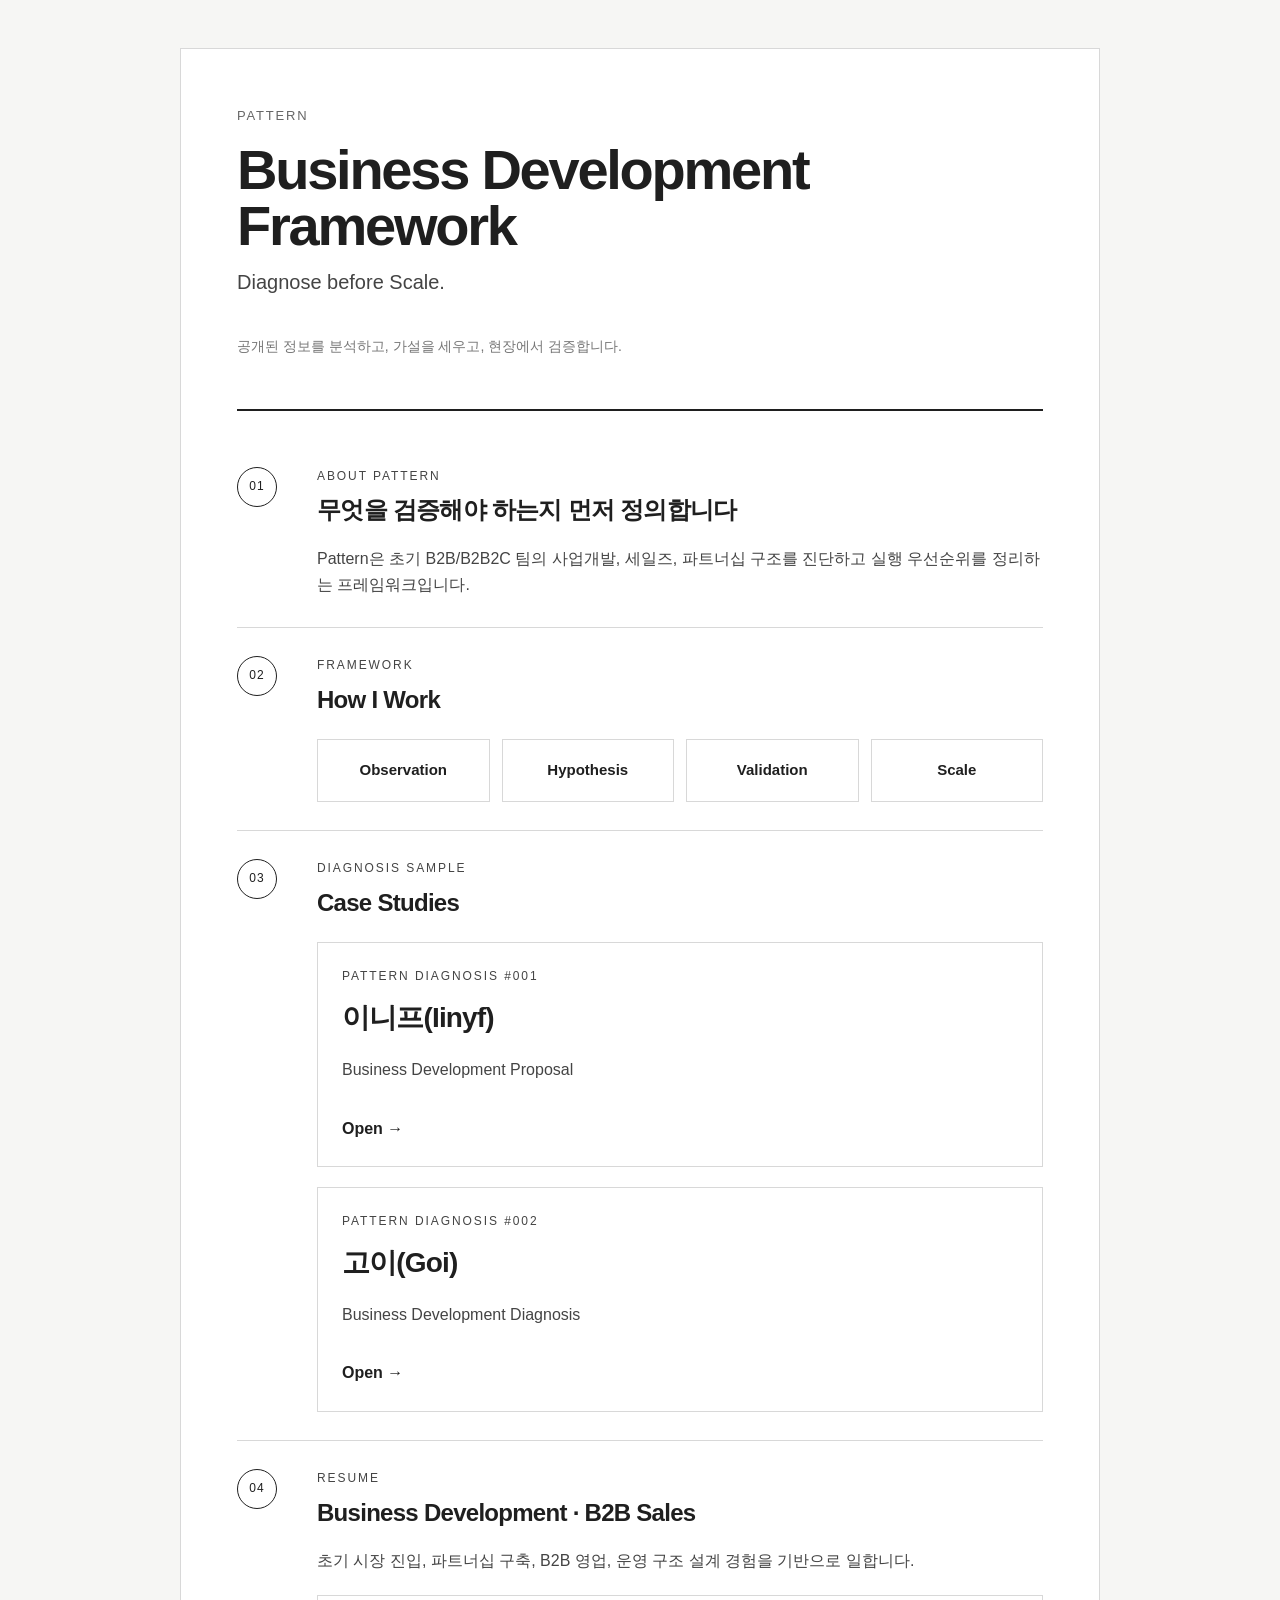
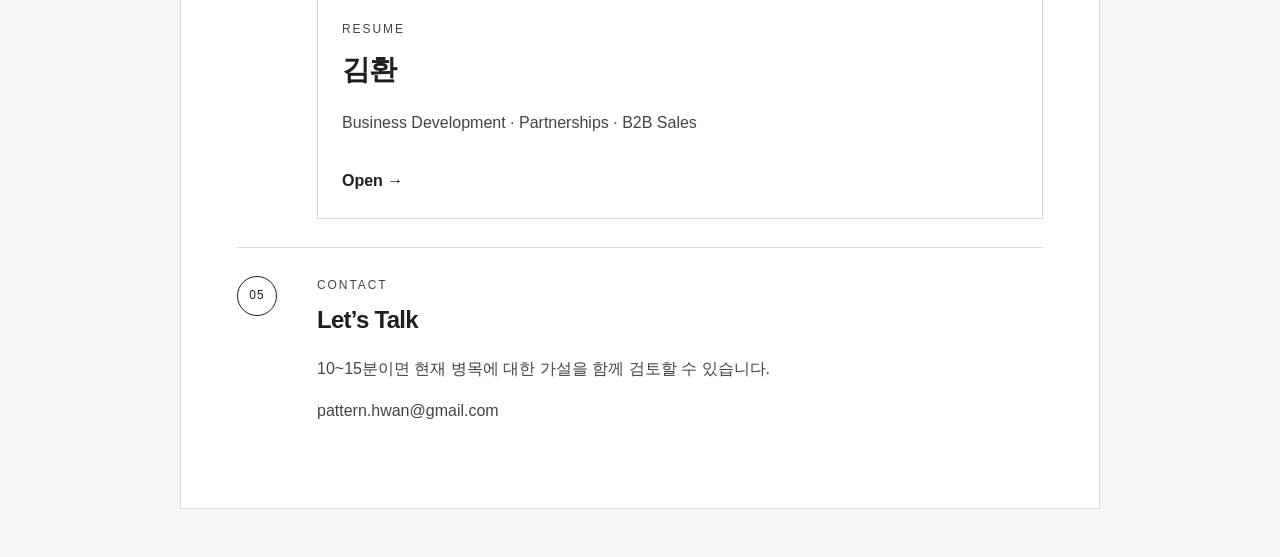
==== index.html @ 39727162 "Update Pattern landing pages" ====
<!DOCTYPE html>
<html lang="ko">
<head>
  <meta charset="UTF-8" />
  <meta name="viewport" content="width=device-width, initial-scale=1.0" />
  <title>Pattern</title>
  <link rel="stylesheet" href="css/style.css" />
</head>

<body>
  <main class="page">
    <header class="hero">
      <p class="eyebrow">PATTERN</p>
      <h1>Business Development Framework</h1>
      <p class="subtitle">Diagnose before Scale.</p>
      <p class="note">
        공개된 정보를 분석하고, 가설을 세우고, 현장에서 검증합니다.
      </p>
    </header>

    <section class="card">
      <div class="section-label">01</div>
      <div class="section-body">
        <p class="section-kicker">About Pattern</p>
        <h2>무엇을 검증해야 하는지 먼저 정의합니다</h2>
        <p>
          Pattern은 초기 B2B/B2B2C 팀의 사업개발, 세일즈, 파트너십 구조를 진단하고
          실행 우선순위를 정리하는 프레임워크입니다.
        </p>
      </div>
    </section>

    <section class="card">
      <div class="section-label">02</div>
      <div class="section-body">
        <p class="section-kicker">Framework</p>
        <h2>How I Work</h2>
        <div class="framework-grid">
          <div>Observation</div>
          <div>Hypothesis</div>
          <div>Validation</div>
          <div>Scale</div>
        </div>
      </div>
    </section>

    <section class="card">
      <div class="section-label">03</div>
      <div class="section-body">
        <p class="section-kicker">Diagnosis Sample</p>
        <h2>Case Studies</h2>

        <a class="sample-card" href="diagnosis/iinyf.html">
          <p class="section-kicker">Pattern Diagnosis #001</p>
          <h3>이니프(Iinyf)</h3>
          <p>Business Development Proposal</p>
          <span>Open →</span>
        </a>

        <a class="sample-card" href="diagnosis/goi.html">
          <p class="section-kicker">Pattern Diagnosis #002</p>
          <h3>고이(Goi)</h3>
          <p>Business Development Diagnosis</p>
          <span>Open →</span>
        </a>
      </div>
    </section>

    <section class="card">
    <div class="section-label">04</div>
    <div class="section-body">
        <p class="section-kicker">Resume</p>
        <h2>Business Development · B2B Sales</h2>
        <p>
        초기 시장 진입, 파트너십 구축, B2B 영업, 운영 구조 설계 경험을 기반으로 일합니다.
        </p>

        <a class="sample-card" href="resume/">
        <p class="section-kicker">Resume</p>
        <h3>김환</h3>
        <p>Business Development · Partnerships · B2B Sales</p>
        <span>Open →</span>
        </a>
    </div>
    </section>

    <section class="card">
      <div class="section-label">05</div>
      <div class="section-body">
        <p class="section-kicker">Contact</p>
        <h2>Let’s Talk</h2>
        <p>
          10~15분이면 현재 병목에 대한 가설을 함께 검토할 수 있습니다.
        </p>
        <p>pattern.hwan@gmail.com</p>
      </div>
    </section>
  </main>
</body>
</html>
---- css/style.css ----
body {
  margin: 0;
  background: #f6f6f4;
  color: #1f1f1f;
  font-family: -apple-system, BlinkMacSystemFont, "Pretendard", "Noto Sans KR", sans-serif;
  line-height: 1.65;
}

.page {
  width: min(920px, calc(100% - 48px));
  margin: 48px auto;
  background: #ffffff;
  border: 1px solid #d8d8d8;
  padding: 56px;
  box-sizing: border-box;
}

.hero {
  padding-bottom: 36px;
  border-bottom: 2px solid #1f1f1f;
  margin-bottom: 28px;
}

.eyebrow {
  font-size: 13px;
  letter-spacing: 0.14em;
  text-transform: uppercase;
  color: #666;
  margin: 0 0 16px;
}

h1 {
  font-size: 56px;
  line-height: 1;
  margin: 0 0 12px;
  letter-spacing: -0.04em;
}

.subtitle {
  font-size: 20px;
  color: #444;
  margin: 0;
}

.note {
  margin-top: 36px;
  font-size: 14px;
  color: #777;
}

.card {
  display: grid;
  grid-template-columns: 56px 1fr;
  gap: 24px;
  padding: 28px 0;
  border-bottom: 1px solid #d8d8d8;
}

.card:last-child {
  border-bottom: none;
}

.section-label {
  width: 38px;
  height: 38px;
  border: 1px solid #1f1f1f;
  border-radius: 999px;
  display: flex;
  align-items: center;
  justify-content: center;
  font-size: 12px;
  letter-spacing: 0.08em;
}

.section-body {
  min-width: 0;
}

.section-kicker {
  margin: 0 0 4px;
  color: #777;
  font-size: 12px;
  letter-spacing: 0.16em;
  text-transform: uppercase;
}

h2 {
  margin: 0 0 10px;
  font-size: 24px;
  letter-spacing: -0.03em;
}

.card p {
  color: #444;
}

.card p:last-child {
  margin-bottom: 0;
}

/* ===========================
   Hypothesis
=========================== */

.hypothesis-card {
  display: block;
  width: 100%;
  padding: 24px 0;
  border-top: 1px solid #ddd;
}

.hypothesis-card:last-child {
  border-bottom: 1px solid #ddd;
}

.hypothesis-title {
  font-size: 13px;
  letter-spacing: 0.15em;
  color: #888;
  margin-bottom: 12px;
  font-weight: 700;
}

.hypothesis-card p {
  margin: 0;
  font-size: 20px;
  line-height: 1.7;
  color: #333;
}

/* ===========================
   Print
=========================== */

/* ===========================
   Main Landing
=========================== */

.framework-grid {
  display: grid;
  grid-template-columns: repeat(4, 1fr);
  gap: 12px;
  margin-top: 20px;
}

.framework-grid div {
  border: 1px solid #d8d8d8;
  padding: 18px;
  font-size: 15px;
  font-weight: 700;
  text-align: center;
}

.sample-card {
  display: block;
  margin-top: 20px;
  padding: 24px;
  border: 1px solid #d8d8d8;
  text-decoration: none;
  color: inherit;
  background: #fff;
}

.sample-card:hover {
  border-color: #1f1f1f;
}

.sample-card h3 {
  margin: 8px 0;
  font-size: 28px;
  letter-spacing: -0.03em;
}

.sample-card span {
  display: inline-block;
  margin-top: 16px;
  font-weight: 700;
}

@media print {
  body {
    background: #ffffff;
  }

  .page {
    width: auto;
    margin: 0;
    border: none;
    padding: 32px;
  }
}
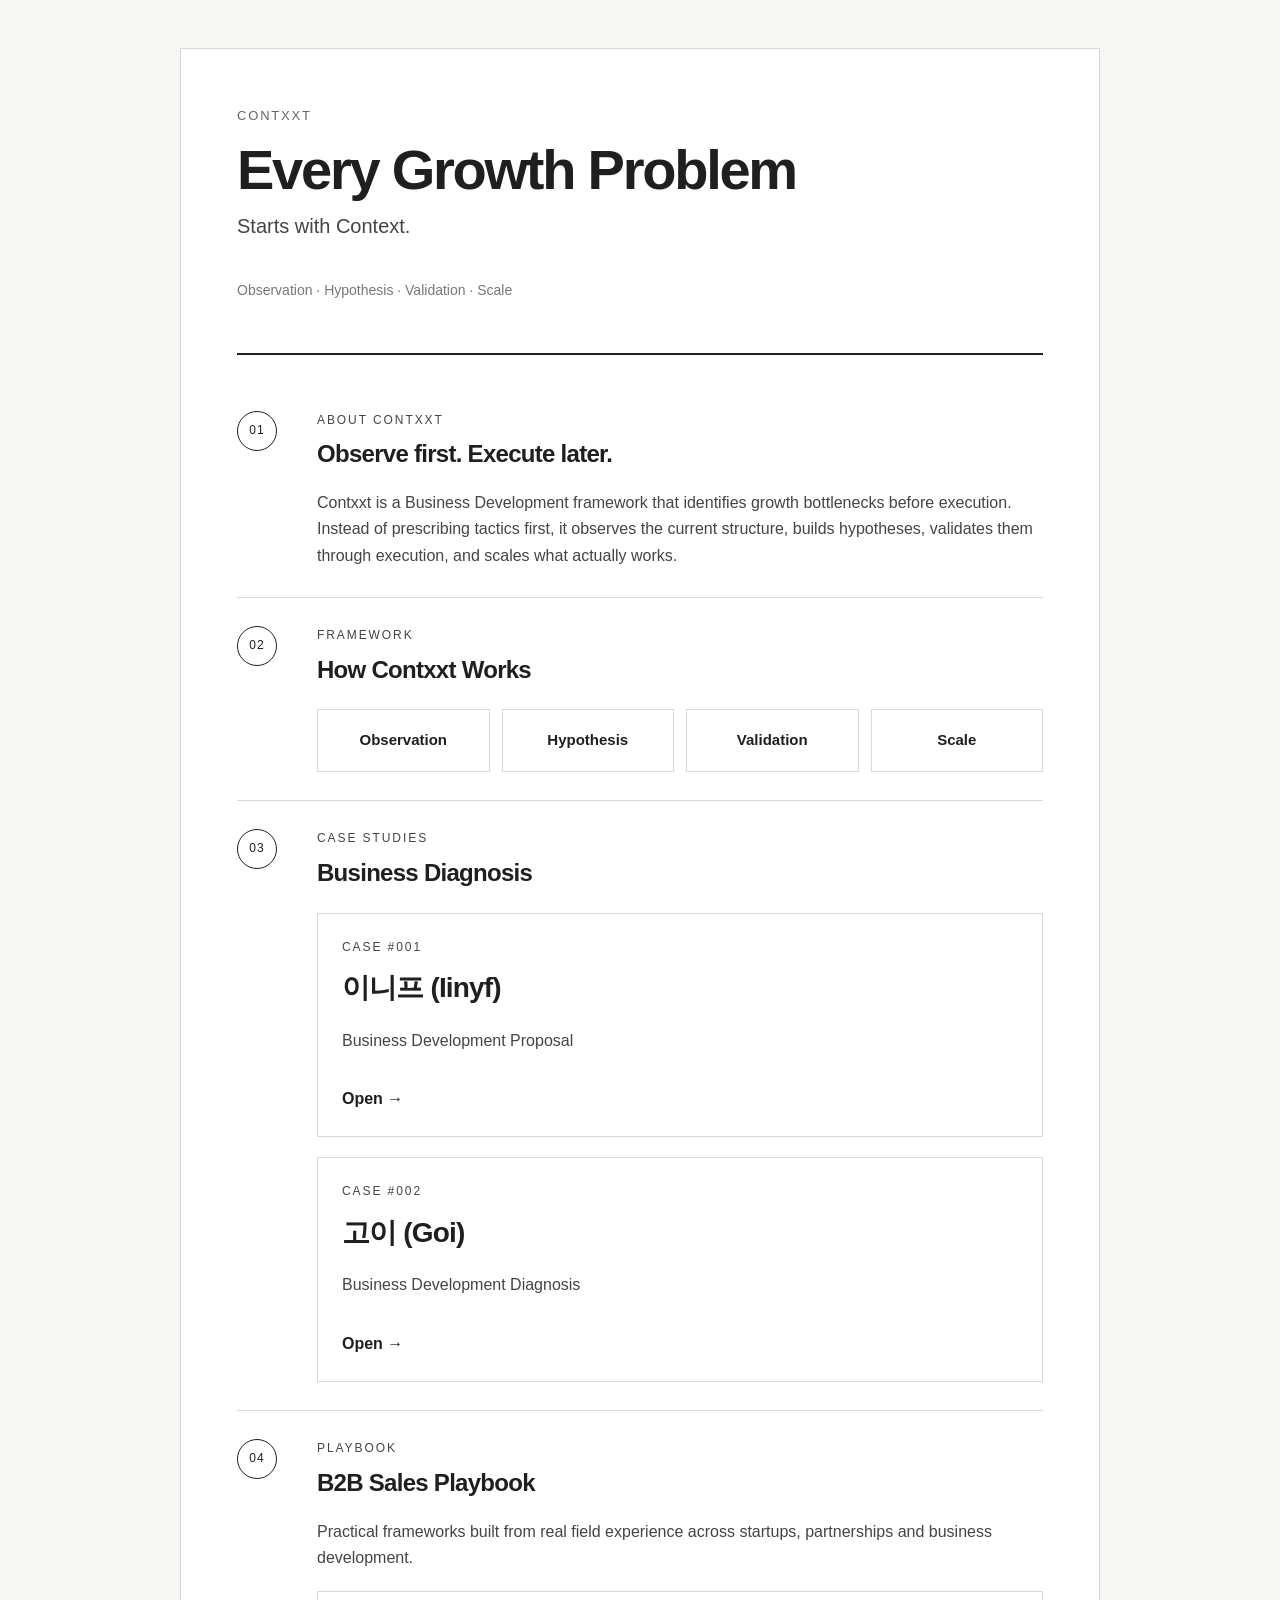
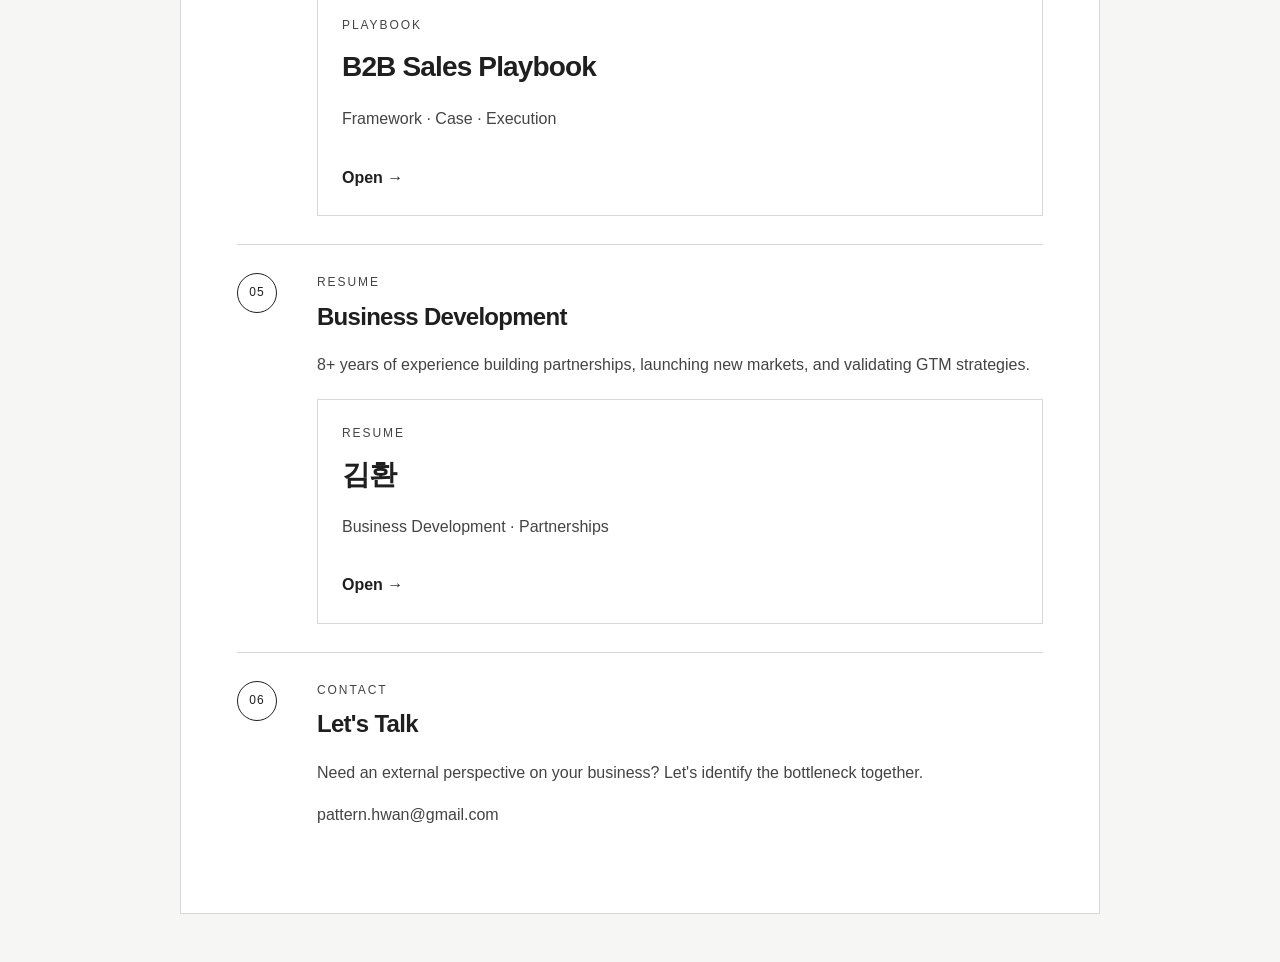
==== commit c79f14f5: "Initialize Contxxt website" ====
--- a/index.html
+++ b/index.html
@@ -1,100 +1,279 @@
 <!DOCTYPE html>
 <html lang="ko">
+
 <head>
-  <meta charset="UTF-8" />
-  <meta name="viewport" content="width=device-width, initial-scale=1.0" />
-  <title>Pattern</title>
-  <link rel="stylesheet" href="css/style.css" />
+    <meta charset="UTF-8" />
+    <meta name="viewport" content="width=device-width, initial-scale=1.0" />
+
+    <title>Contxxt | Every Growth Problem Starts with Context.</title>
+
+    <link rel="stylesheet" href="css/style.css" />
 </head>
 
 <body>
-  <main class="page">
+
+<main class="page">
+
     <header class="hero">
-      <p class="eyebrow">PATTERN</p>
-      <h1>Business Development Framework</h1>
-      <p class="subtitle">Diagnose before Scale.</p>
-      <p class="note">
-        공개된 정보를 분석하고, 가설을 세우고, 현장에서 검증합니다.
-      </p>
+
+        <p class="eyebrow">
+            CONTXXT
+        </p>
+
+        <h1>
+            Every Growth Problem
+        </h1>
+
+        <p class="subtitle">
+            Starts with Context.
+        </p>
+
+        <p class="note">
+            Observation · Hypothesis · Validation · Scale
+        </p>
+
     </header>
 
     <section class="card">
-      <div class="section-label">01</div>
-      <div class="section-body">
-        <p class="section-kicker">About Pattern</p>
-        <h2>무엇을 검증해야 하는지 먼저 정의합니다</h2>
-        <p>
-          Pattern은 초기 B2B/B2B2C 팀의 사업개발, 세일즈, 파트너십 구조를 진단하고
-          실행 우선순위를 정리하는 프레임워크입니다.
-        </p>
-      </div>
-    </section>
-
-    <section class="card">
-      <div class="section-label">02</div>
-      <div class="section-body">
-        <p class="section-kicker">Framework</p>
-        <h2>How I Work</h2>
-        <div class="framework-grid">
-          <div>Observation</div>
-          <div>Hypothesis</div>
-          <div>Validation</div>
-          <div>Scale</div>
-        </div>
-      </div>
-    </section>
-
-    <section class="card">
-      <div class="section-label">03</div>
-      <div class="section-body">
-        <p class="section-kicker">Diagnosis Sample</p>
-        <h2>Case Studies</h2>
-
-        <a class="sample-card" href="diagnosis/iinyf.html">
-          <p class="section-kicker">Pattern Diagnosis #001</p>
-          <h3>이니프(Iinyf)</h3>
-          <p>Business Development Proposal</p>
-          <span>Open →</span>
-        </a>
-
-        <a class="sample-card" href="diagnosis/goi.html">
-          <p class="section-kicker">Pattern Diagnosis #002</p>
-          <h3>고이(Goi)</h3>
-          <p>Business Development Diagnosis</p>
-          <span>Open →</span>
-        </a>
-      </div>
-    </section>
-
-    <section class="card">
-    <div class="section-label">04</div>
-    <div class="section-body">
-        <p class="section-kicker">Resume</p>
-        <h2>Business Development · B2B Sales</h2>
-        <p>
-        초기 시장 진입, 파트너십 구축, B2B 영업, 운영 구조 설계 경험을 기반으로 일합니다.
-        </p>
-
-        <a class="sample-card" href="resume/">
-        <p class="section-kicker">Resume</p>
-        <h3>김환</h3>
-        <p>Business Development · Partnerships · B2B Sales</p>
-        <span>Open →</span>
-        </a>
-    </div>
-    </section>
-
-    <section class="card">
-      <div class="section-label">05</div>
-      <div class="section-body">
-        <p class="section-kicker">Contact</p>
-        <h2>Let’s Talk</h2>
-        <p>
-          10~15분이면 현재 병목에 대한 가설을 함께 검토할 수 있습니다.
-        </p>
-        <p>pattern.hwan@gmail.com</p>
-      </div>
-    </section>
-  </main>
+
+        <div class="section-label">
+            01
+        </div>
+
+        <div class="section-body">
+
+            <p class="section-kicker">
+                About Contxxt
+            </p>
+
+            <h2>
+                Observe first. Execute later.
+            </h2>
+
+            <p>
+                Contxxt is a Business Development framework that identifies growth bottlenecks before execution.
+                Instead of prescribing tactics first, it observes the current structure, builds hypotheses,
+                validates them through execution, and scales what actually works.
+            </p>
+
+        </div>
+
+    </section>
+
+    <section class="card">
+
+        <div class="section-label">
+            02
+        </div>
+
+        <div class="section-body">
+
+            <p class="section-kicker">
+                Framework
+            </p>
+
+            <h2>
+                How Contxxt Works
+            </h2>
+
+            <div class="framework-grid">
+
+                <div>Observation</div>
+
+                <div>Hypothesis</div>
+
+                <div>Validation</div>
+
+                <div>Scale</div>
+
+            </div>
+
+        </div>
+
+    </section>
+
+    <section class="card">
+
+        <div class="section-label">
+            03
+        </div>
+
+        <div class="section-body">
+
+            <p class="section-kicker">
+                Case Studies
+            </p>
+
+            <h2>
+                Business Diagnosis
+            </h2>
+
+            <a class="sample-card" href="diagnosis/iinyf.html">
+
+                <p class="section-kicker">
+                    Case #001
+                </p>
+
+                <h3>
+                    이니프 (Iinyf)
+                </h3>
+
+                <p>
+                    Business Development Proposal
+                </p>
+
+                <span>
+                    Open →
+                </span>
+
+            </a>
+
+            <a class="sample-card" href="diagnosis/goi.html">
+
+                <p class="section-kicker">
+                    Case #002
+                </p>
+
+                <h3>
+                    고이 (Goi)
+                </h3>
+
+                <p>
+                    Business Development Diagnosis
+                </p>
+
+                <span>
+                    Open →
+                </span>
+
+            </a>
+
+        </div>
+
+    </section>
+
+    <section class="card">
+
+        <div class="section-label">
+            04
+        </div>
+
+        <div class="section-body">
+
+            <p class="section-kicker">
+                Playbook
+            </p>
+
+            <h2>
+                B2B Sales Playbook
+            </h2>
+
+            <p>
+                Practical frameworks built from real field experience across startups,
+                partnerships and business development.
+            </p>
+
+            <a class="sample-card" href="playbook/">
+
+                <p class="section-kicker">
+                    Playbook
+                </p>
+
+                <h3>
+                    B2B Sales Playbook
+                </h3>
+
+                <p>
+                    Framework · Case · Execution
+                </p>
+
+                <span>
+                    Open →
+                </span>
+
+            </a>
+
+        </div>
+
+    </section>
+
+    <section class="card">
+
+        <div class="section-label">
+            05
+        </div>
+
+        <div class="section-body">
+
+            <p class="section-kicker">
+                Resume
+            </p>
+
+            <h2>
+                Business Development
+            </h2>
+
+            <p>
+                8+ years of experience building partnerships,
+                launching new markets,
+                and validating GTM strategies.
+            </p>
+
+            <a class="sample-card" href="resume/">
+
+                <p class="section-kicker">
+                    Resume
+                </p>
+
+                <h3>
+                    김환
+                </h3>
+
+                <p>
+                    Business Development · Partnerships
+                </p>
+
+                <span>
+                    Open →
+                </span>
+
+            </a>
+
+        </div>
+
+    </section>
+
+    <section class="card">
+
+        <div class="section-label">
+            06
+        </div>
+
+        <div class="section-body">
+
+            <p class="section-kicker">
+                Contact
+            </p>
+
+            <h2>
+                Let's Talk
+            </h2>
+
+            <p>
+                Need an external perspective on your business?
+                Let's identify the bottleneck together.
+            </p>
+
+            <p>
+                pattern.hwan@gmail.com
+            </p>
+
+        </div>
+
+    </section>
+
+</main>
+
 </body>
+
 </html>
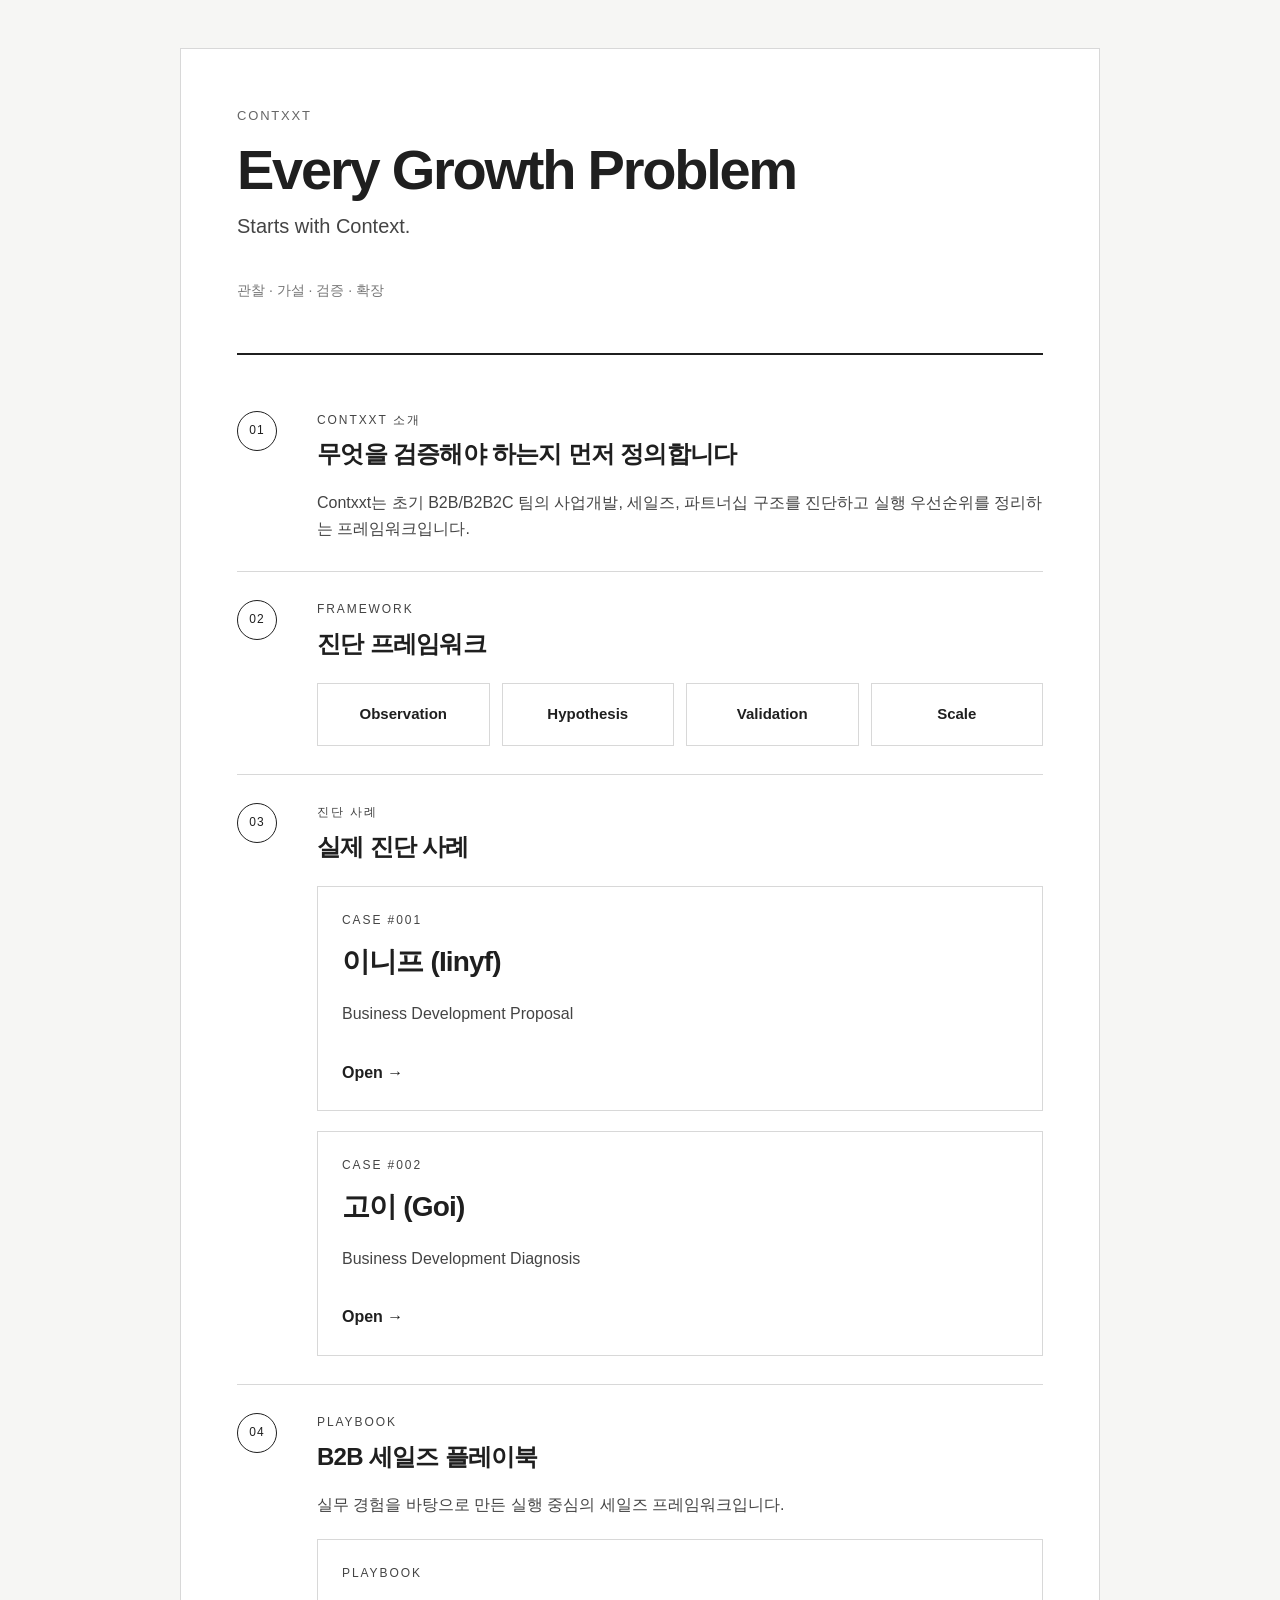
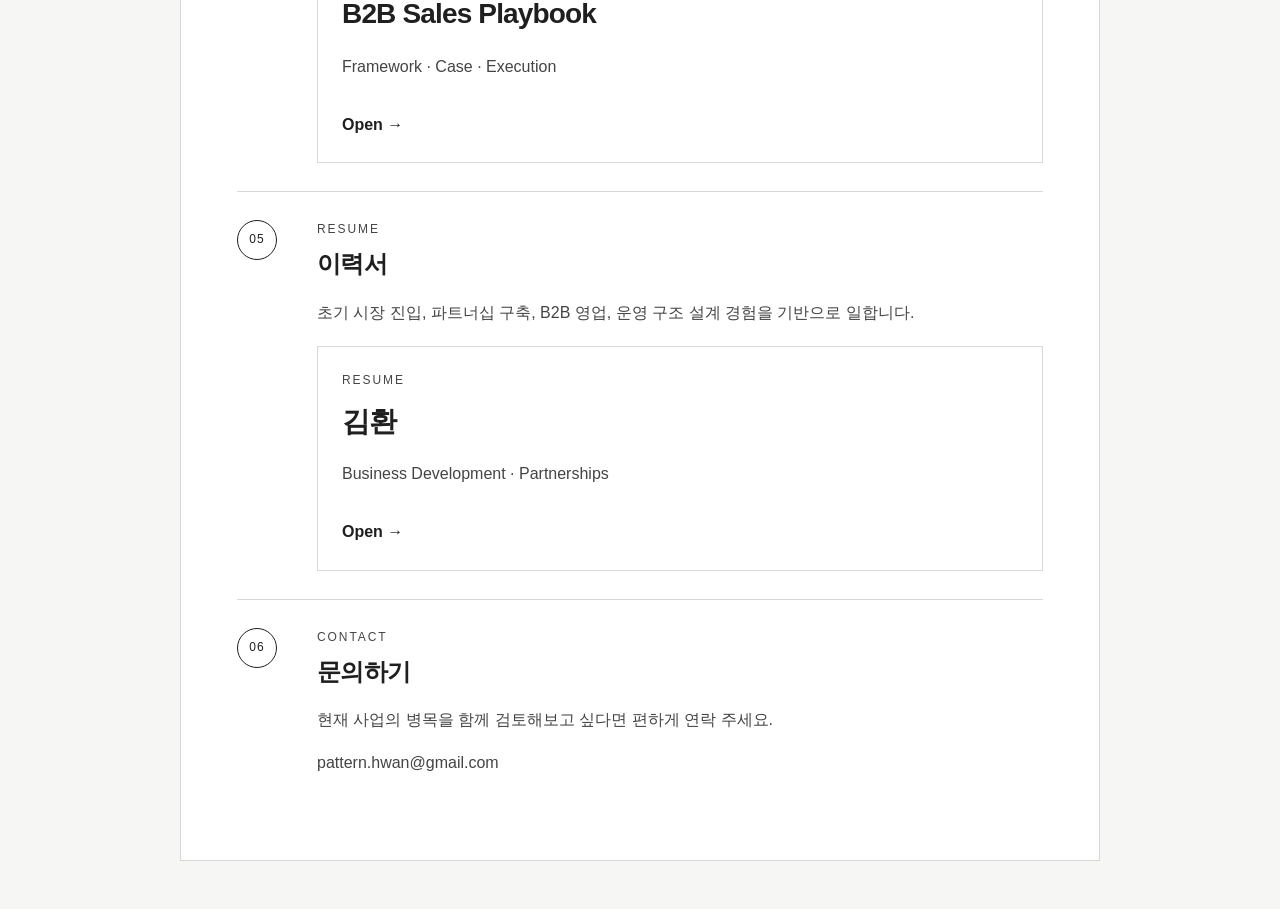
==== commit 7a754088: "Refine landing copy" ====
--- a/index.html
+++ b/index.html
@@ -29,7 +29,7 @@
         </p>
 
         <p class="note">
-            Observation · Hypothesis · Validation · Scale
+            관찰 · 가설 · 검증 · 확장
         </p>
 
     </header>
@@ -43,17 +43,15 @@
         <div class="section-body">
 
             <p class="section-kicker">
-                About Contxxt
-            </p>
-
-            <h2>
-                Observe first. Execute later.
-            </h2>
-
-            <p>
-                Contxxt is a Business Development framework that identifies growth bottlenecks before execution.
-                Instead of prescribing tactics first, it observes the current structure, builds hypotheses,
-                validates them through execution, and scales what actually works.
+                Contxxt 소개
+            </p>
+
+            <h2>
+                무엇을 검증해야 하는지 먼저 정의합니다
+            </h2>
+
+            <p>
+                Contxxt는 초기 B2B/B2B2C 팀의 사업개발, 세일즈, 파트너십 구조를 진단하고 실행 우선순위를 정리하는 프레임워크입니다.
             </p>
 
         </div>
@@ -73,7 +71,7 @@
             </p>
 
             <h2>
-                How Contxxt Works
+                진단 프레임워크
             </h2>
 
             <div class="framework-grid">
@@ -101,11 +99,11 @@
         <div class="section-body">
 
             <p class="section-kicker">
-                Case Studies
-            </p>
-
-            <h2>
-                Business Diagnosis
+                진단 사례
+            </p>
+
+            <h2>
+                실제 진단 사례
             </h2>
 
             <a class="sample-card" href="diagnosis/iinyf.html">
@@ -165,12 +163,11 @@
             </p>
 
             <h2>
-                B2B Sales Playbook
-            </h2>
-
-            <p>
-                Practical frameworks built from real field experience across startups,
-                partnerships and business development.
+                B2B 세일즈 플레이북
+            </h2>
+
+            <p>
+                실무 경험을 바탕으로 만든 실행 중심의 세일즈 프레임워크입니다.
             </p>
 
             <a class="sample-card" href="playbook/">
@@ -210,13 +207,11 @@
             </p>
 
             <h2>
-                Business Development
-            </h2>
-
-            <p>
-                8+ years of experience building partnerships,
-                launching new markets,
-                and validating GTM strategies.
+                이력서
+            </h2>
+
+            <p>
+                초기 시장 진입, 파트너십 구축, B2B 영업, 운영 구조 설계 경험을 기반으로 일합니다.
             </p>
 
             <a class="sample-card" href="resume/">
@@ -256,12 +251,11 @@
             </p>
 
             <h2>
-                Let's Talk
-            </h2>
-
-            <p>
-                Need an external perspective on your business?
-                Let's identify the bottleneck together.
+                문의하기
+            </h2>
+
+            <p>
+                현재 사업의 병목을 함께 검토해보고 싶다면 편하게 연락 주세요.
             </p>
 
             <p>
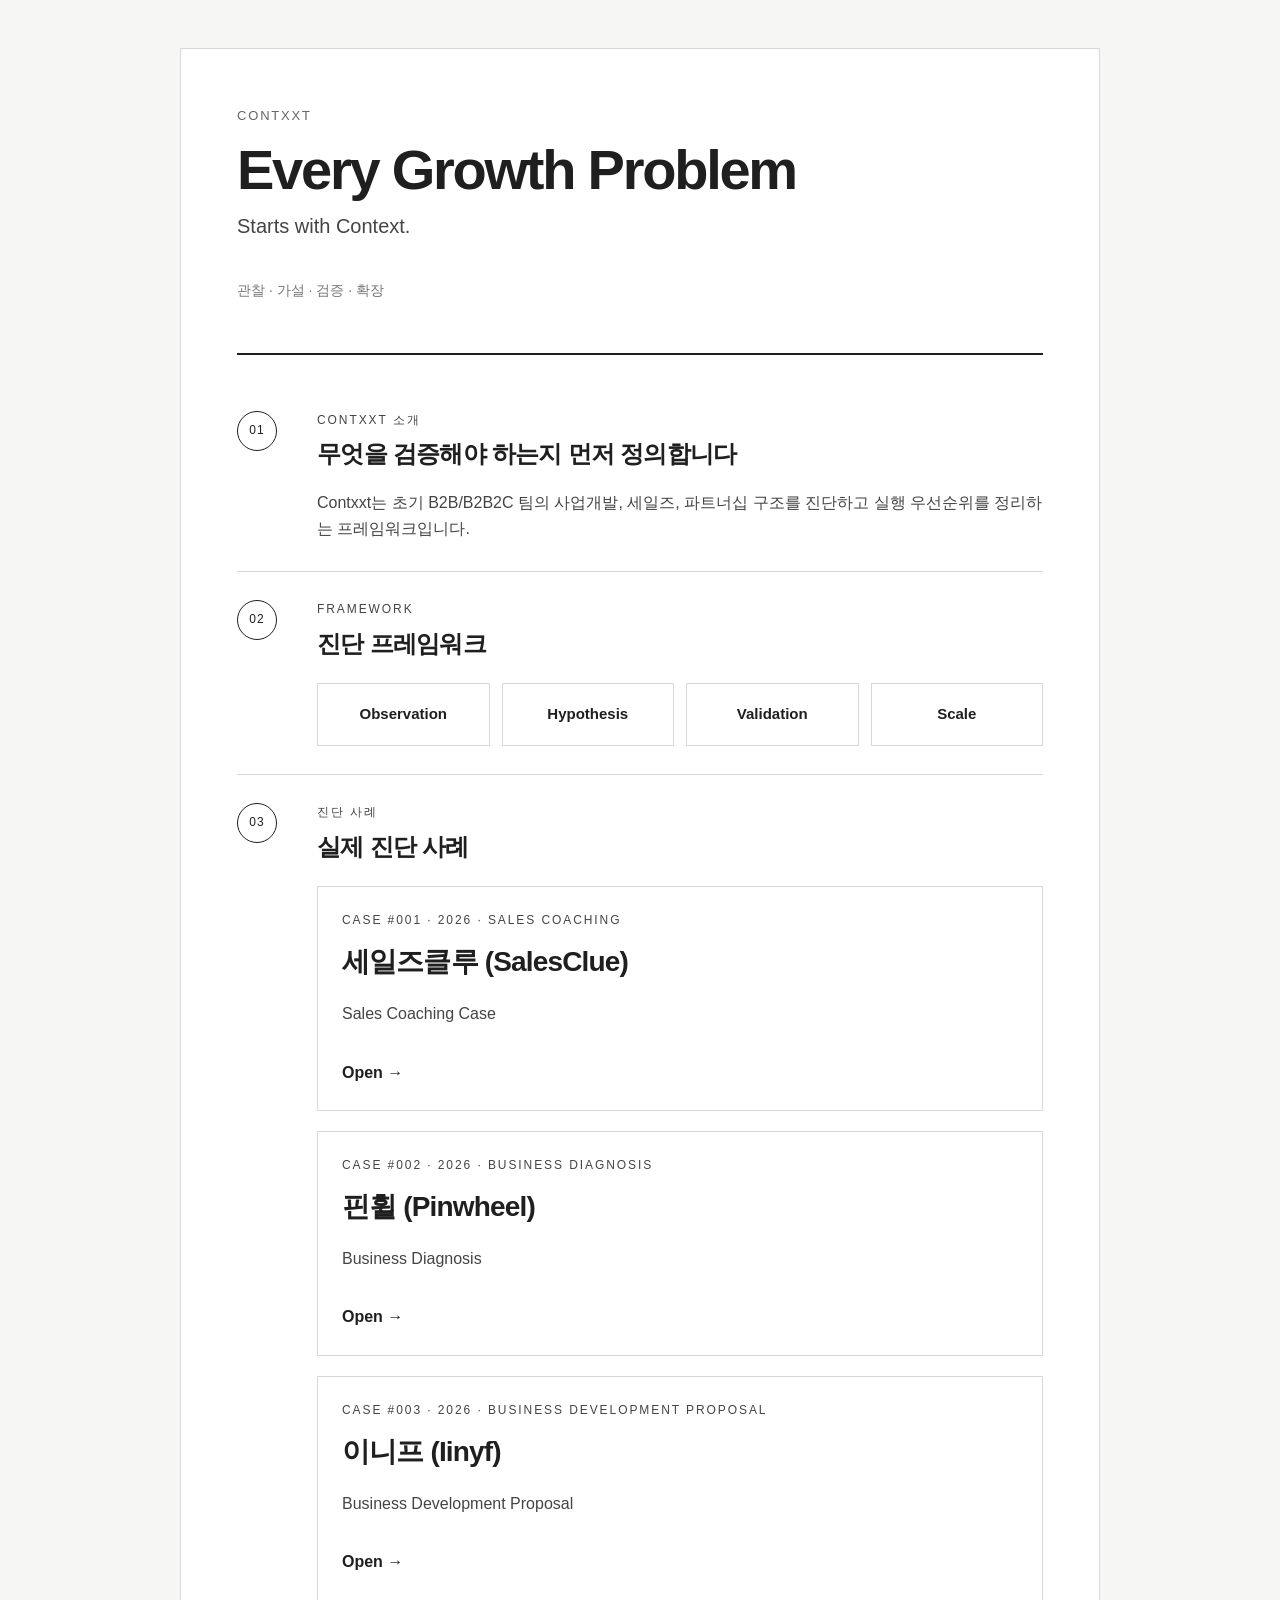
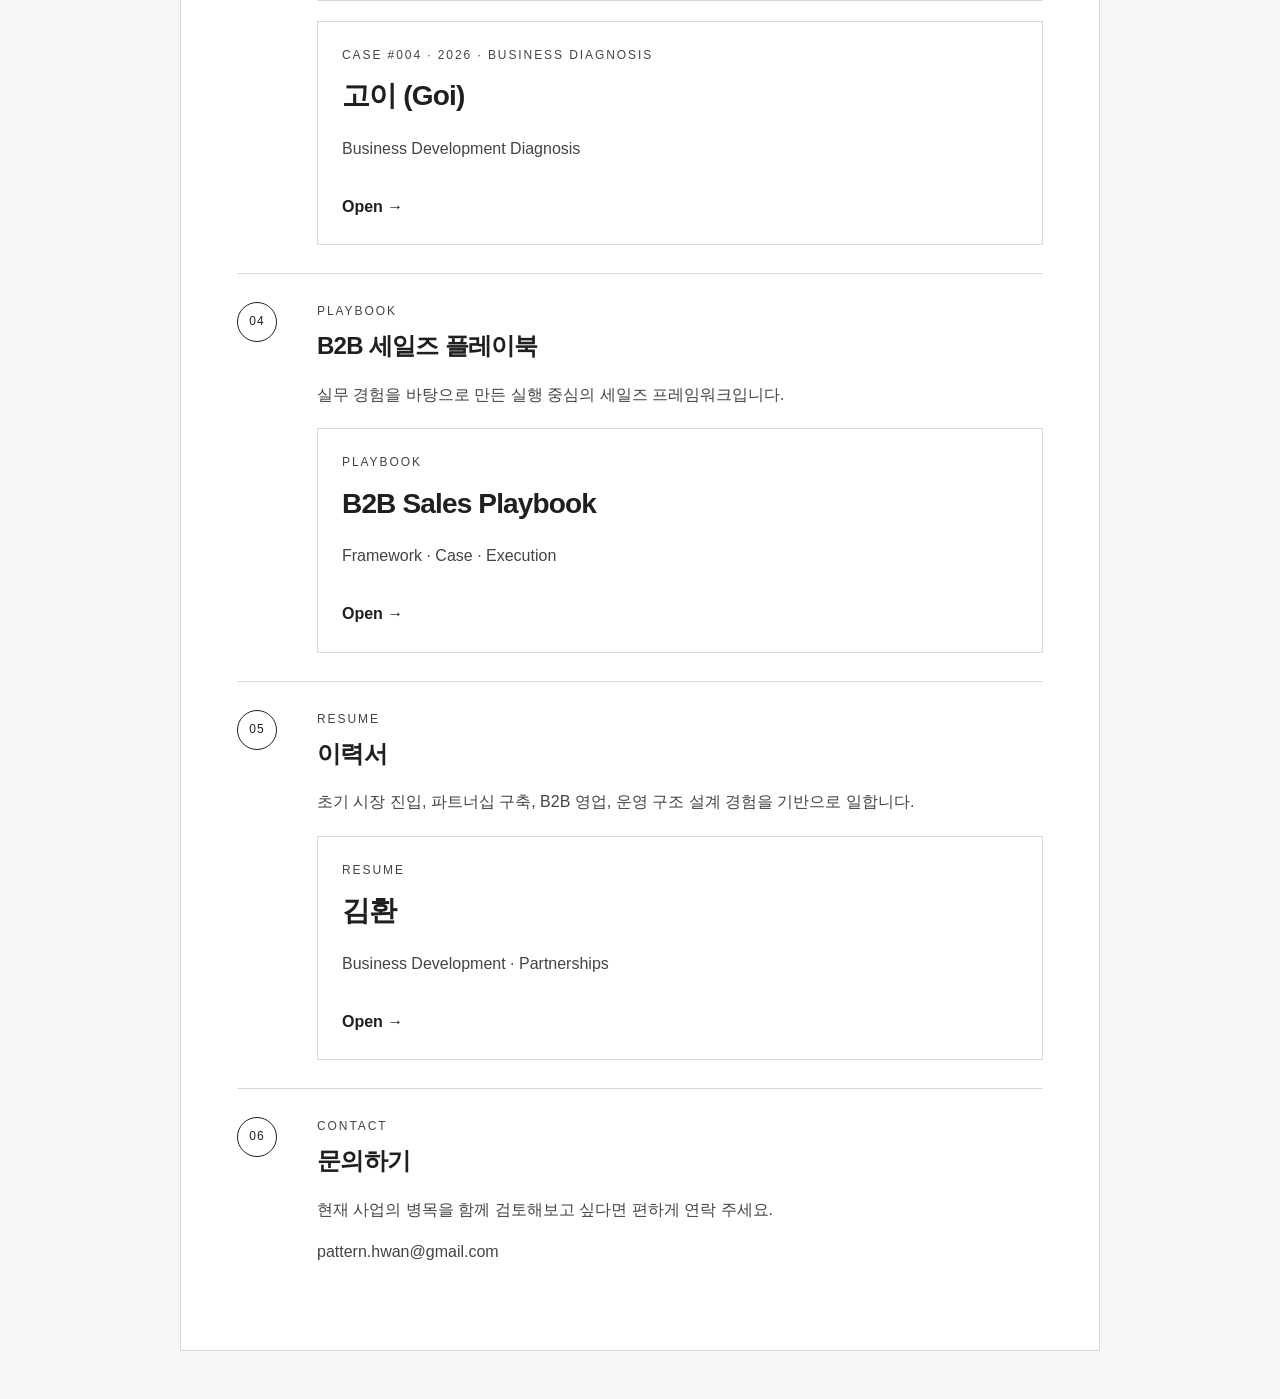
==== commit ca479781: "프로젝트 구조 변경 및 사례 구조 정리" ====
--- a/index.html
+++ b/index.html
@@ -106,44 +106,56 @@
                 실제 진단 사례
             </h2>
 
-            <a class="sample-card" href="diagnosis/iinyf.html">
-
-                <p class="section-kicker">
-                    Case #001
-                </p>
-
+            <a class="sample-card" href="cases/2026/001_salesclue.html">
+                <p class="section-kicker">
+                    Case #001 · 2026 · Sales Coaching
+                </p>
+                <h3>
+                    세일즈클루 (SalesClue)
+                </h3>
+                <p>
+                    Sales Coaching Case
+                </p>
+                <span>
+                    Open →
+                </span>
+            </a>
+
+            <a class="sample-card" href="cases/2026/002_pinwheel.html">
+                <p class="section-kicker">Case #002 · 2026 · Business Diagnosis</p>
+                <h3>핀휠 (Pinwheel)</h3>
+                <p>Business Diagnosis</p>
+                <span>Open →</span>
+            </a>
+
+            <a class="sample-card" href="cases/2026/003_iinyf.html">
+                <p class="section-kicker">
+                    Case #003 · 2026 · Business Development Proposal
+                </p>
                 <h3>
                     이니프 (Iinyf)
                 </h3>
-
                 <p>
                     Business Development Proposal
                 </p>
-
-                <span>
-                    Open →
-                </span>
-
-            </a>
-
-            <a class="sample-card" href="diagnosis/goi.html">
-
-                <p class="section-kicker">
-                    Case #002
-                </p>
-
+                <span>
+                    Open →
+                </span>
+            </a>
+
+            <a class="sample-card" href="cases/2026/004_goi.html">
+                <p class="section-kicker">
+                    Case #004 · 2026 · Business Diagnosis
+                </p>
                 <h3>
                     고이 (Goi)
                 </h3>
-
                 <p>
                     Business Development Diagnosis
                 </p>
-
-                <span>
-                    Open →
-                </span>
-
+                <span>
+                    Open →
+                </span>
             </a>
 
         </div>
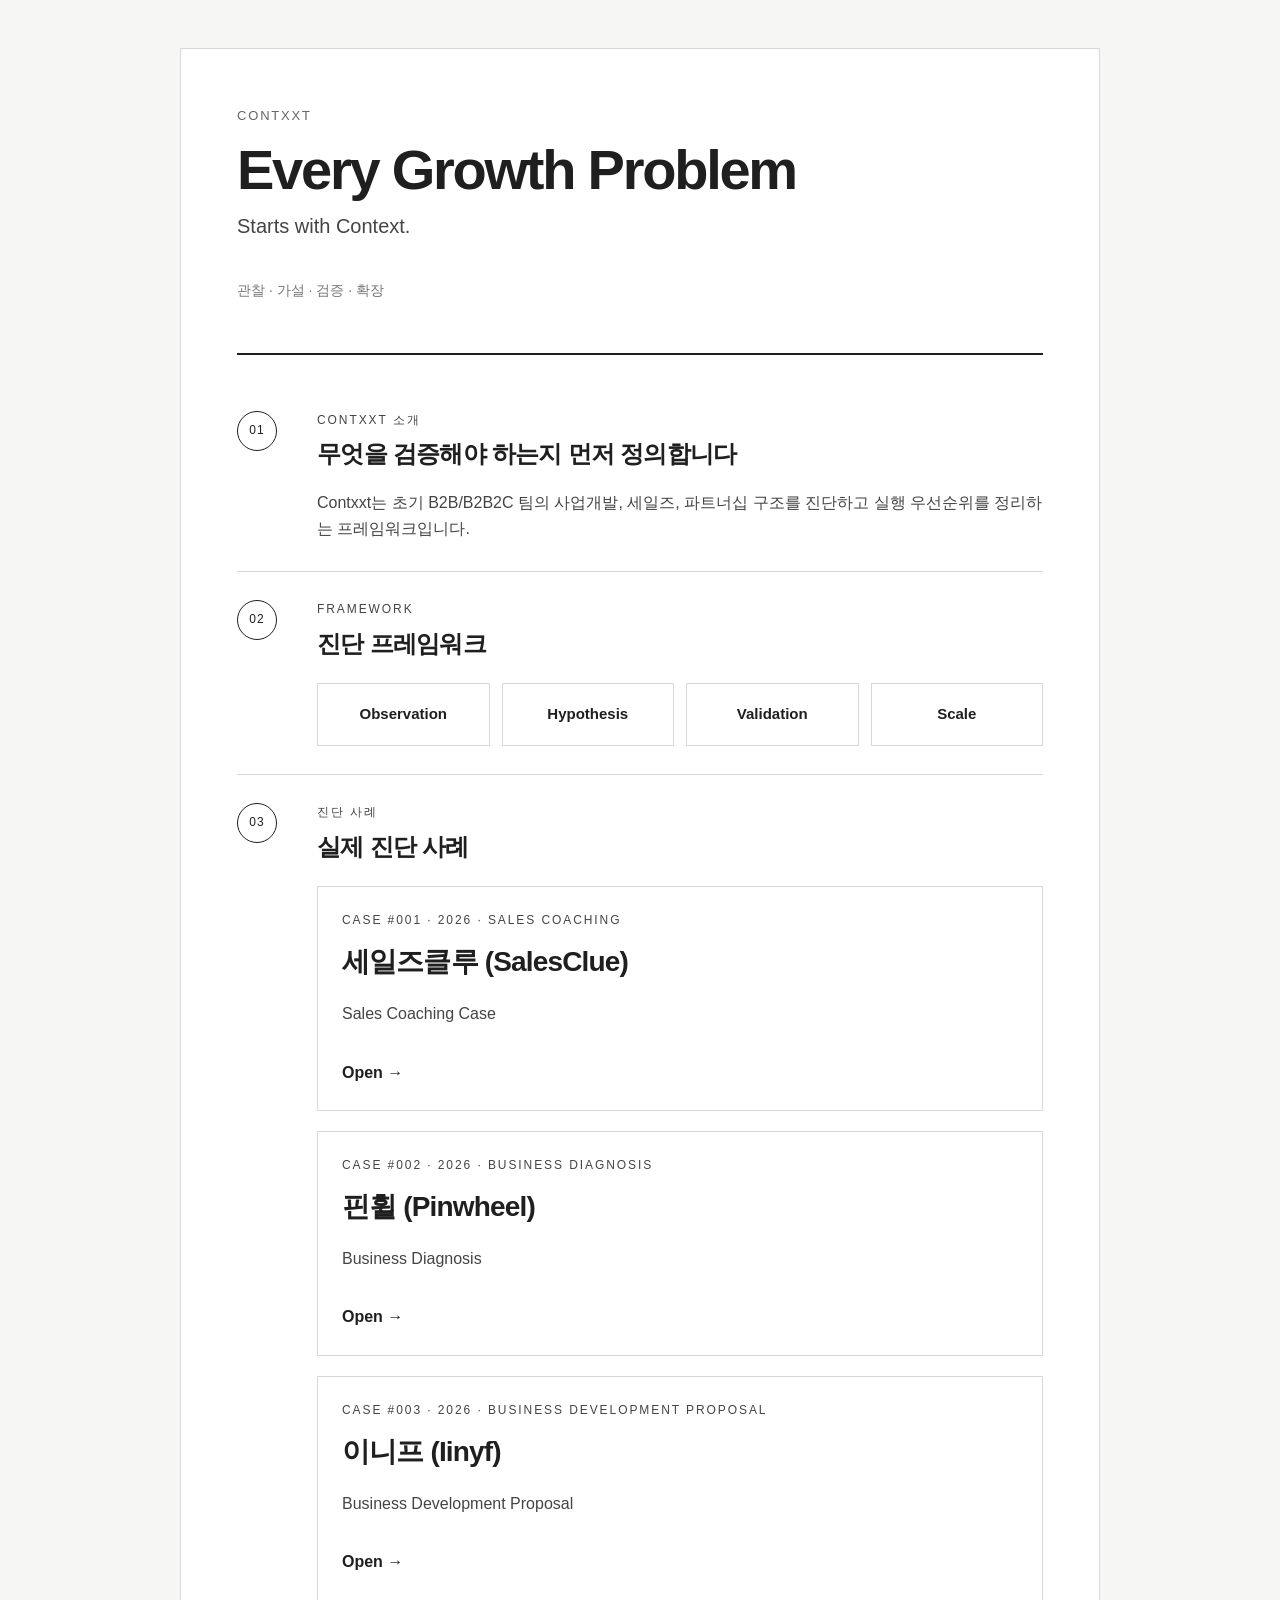
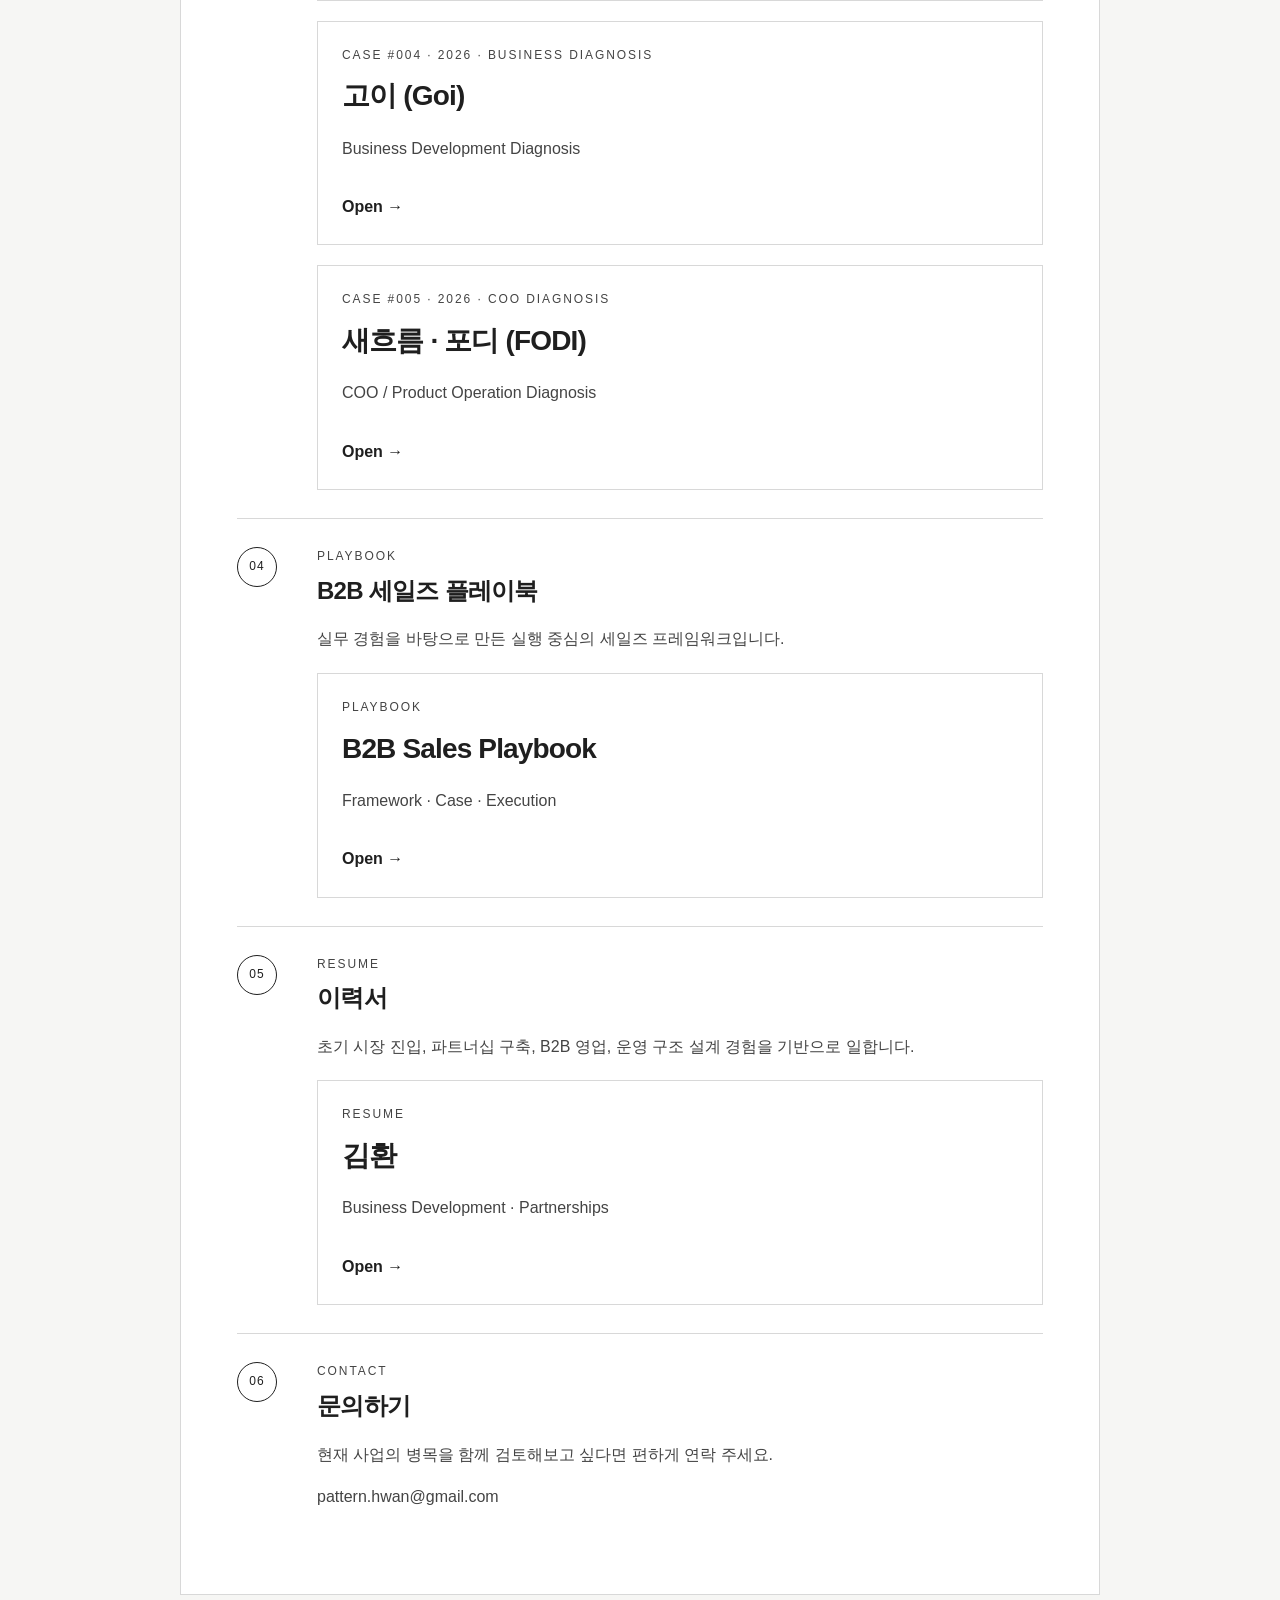
==== commit 0f51adad: "포디 추가_index" ====
--- a/index.html
+++ b/index.html
@@ -157,6 +157,20 @@
                     Open →
                 </span>
             </a>
+            <a class="sample-card" href="cases/2026/005_FODI.html">
+                <p class="section-kicker">
+                    Case #005 · 2026 · COO Diagnosis
+                </p>
+                <h3>
+                    새흐름 · 포디 (FODI)
+                </h3>
+                <p>
+                    COO / Product Operation Diagnosis
+                </p>
+                <span>
+                    Open →
+                </span>
+            </a>
 
         </div>
 
--- a/css/style.css
+++ b/css/style.css
@@ -129,10 +129,6 @@
 }
 
 /* ===========================
-   Print
-=========================== */
-
-/* ===========================
    Main Landing
 =========================== */
 
@@ -177,6 +173,25 @@
   font-weight: 700;
 }
 
+/* ===========================
+   Resume
+=========================== */
+
+.profile-lead {
+  font-size: 18px;
+  line-height: 1.8;
+  color: #222;
+  margin-bottom: 18px;
+}
+
+.core-skills {
+  margin: 14px 0 18px;
+  font-size: 14px;
+  line-height: 1.7;
+  color: #555;
+  letter-spacing: -0.01em;
+}
+
 @media print {
   body {
     background: #ffffff;
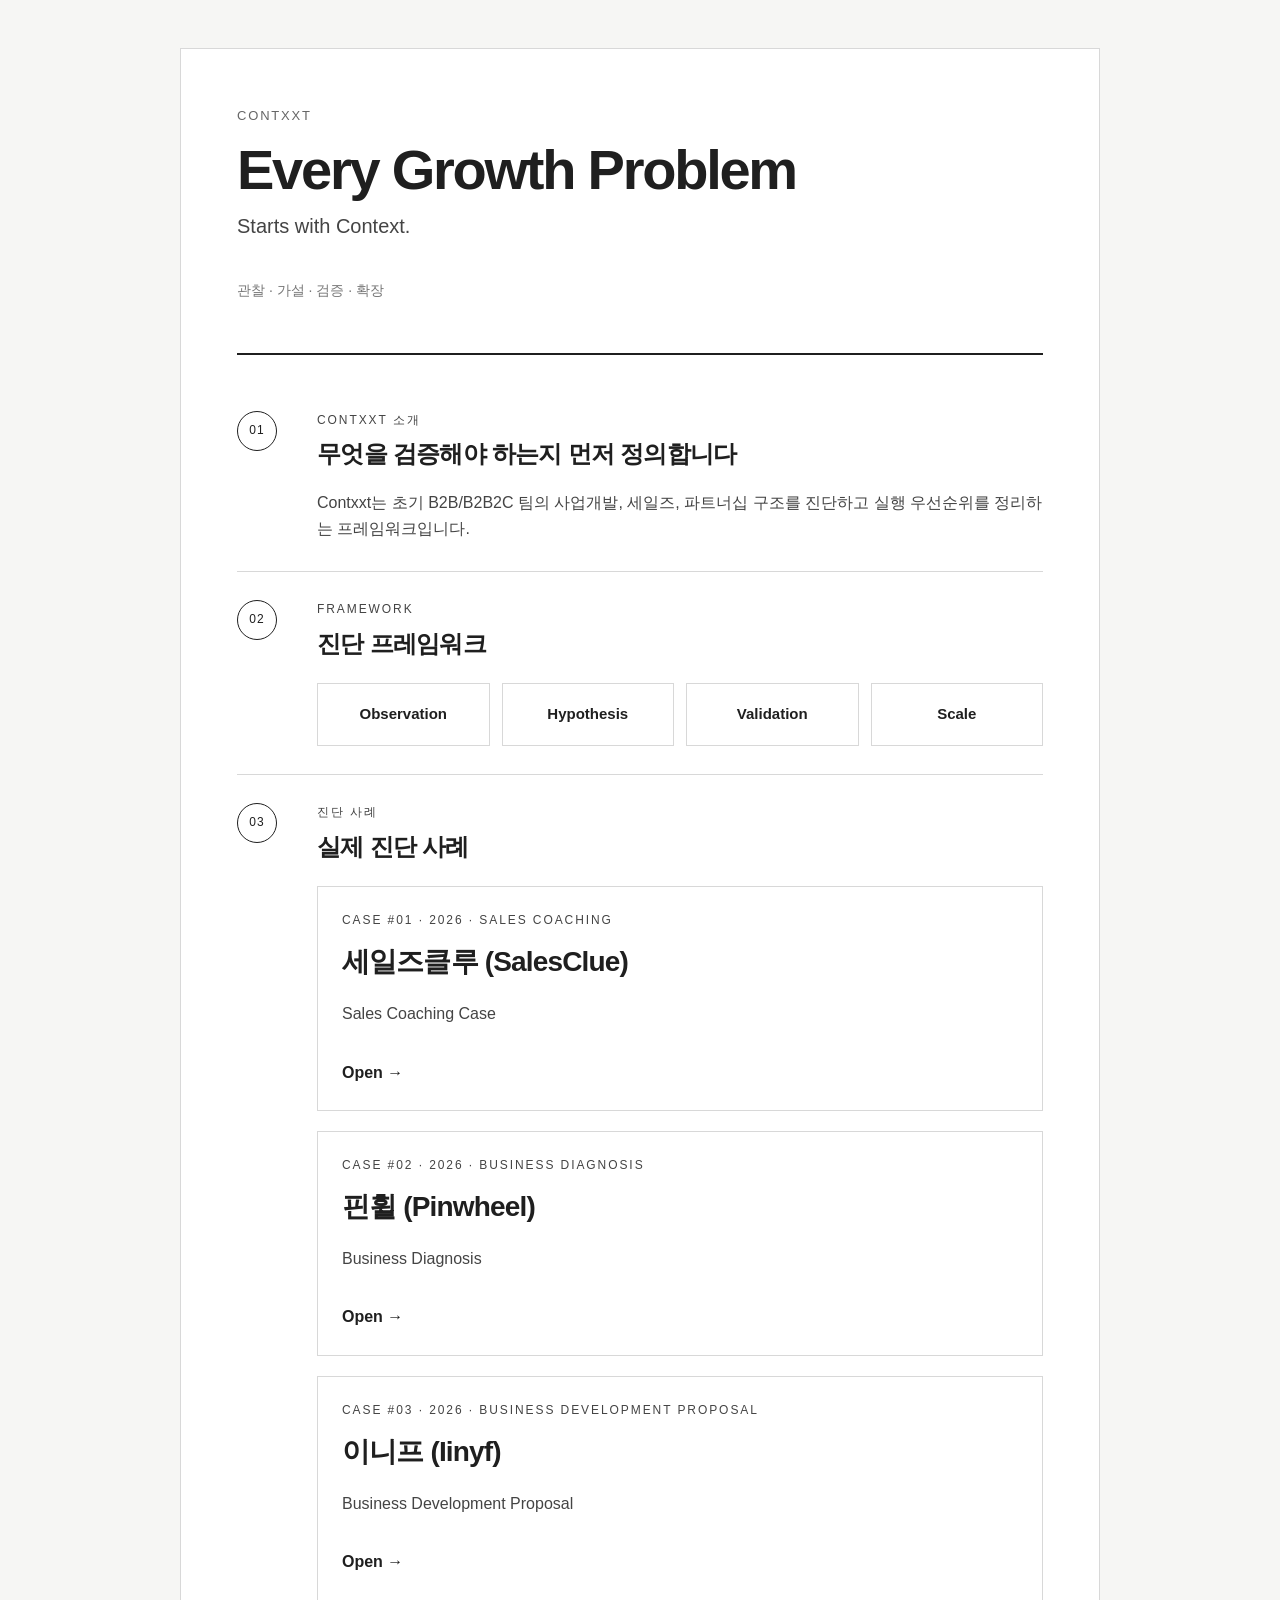
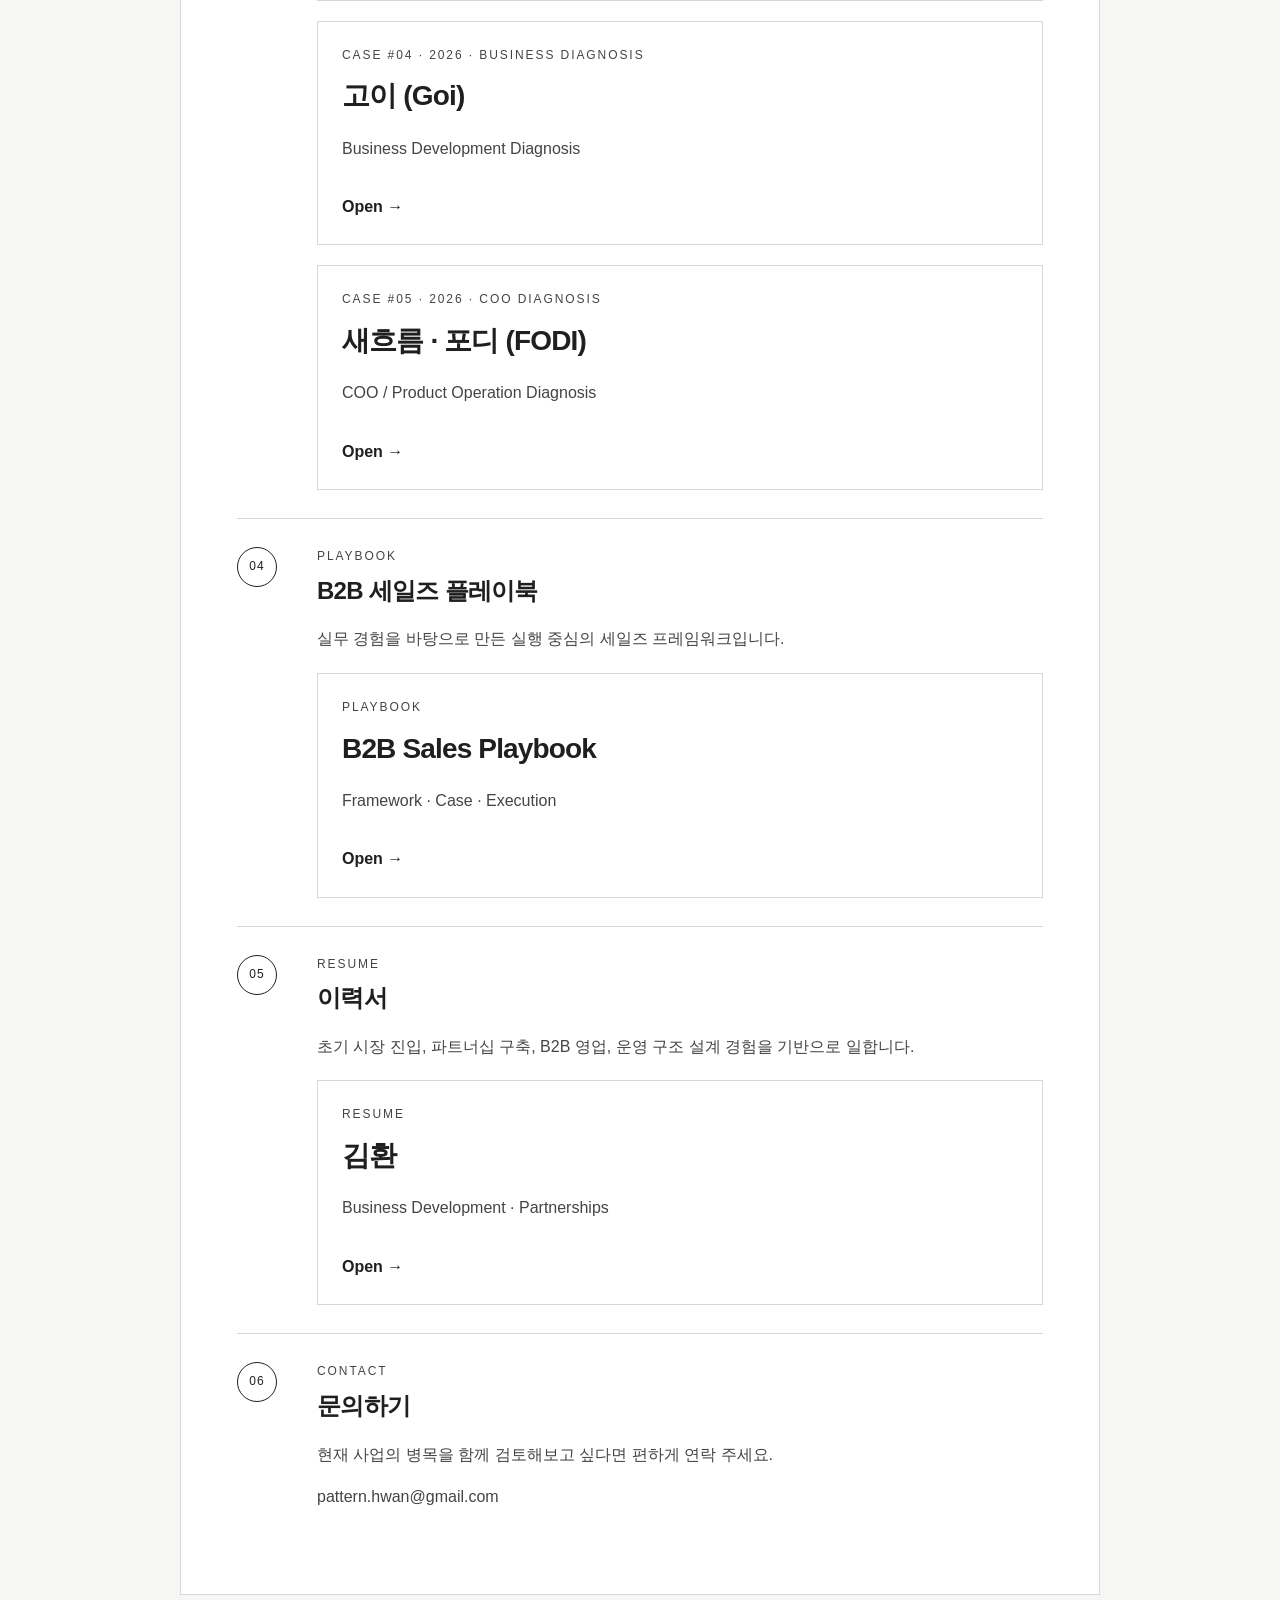
==== commit 5c9fc5f3: "번호 001에서 01로 수정" ====
--- a/index.html
+++ b/index.html
@@ -108,7 +108,7 @@
 
             <a class="sample-card" href="cases/2026/001_salesclue.html">
                 <p class="section-kicker">
-                    Case #001 · 2026 · Sales Coaching
+                    Case #01 · 2026 · Sales Coaching
                 </p>
                 <h3>
                     세일즈클루 (SalesClue)
@@ -122,7 +122,7 @@
             </a>
 
             <a class="sample-card" href="cases/2026/002_pinwheel.html">
-                <p class="section-kicker">Case #002 · 2026 · Business Diagnosis</p>
+                <p class="section-kicker">Case #02 · 2026 · Business Diagnosis</p>
                 <h3>핀휠 (Pinwheel)</h3>
                 <p>Business Diagnosis</p>
                 <span>Open →</span>
@@ -130,7 +130,7 @@
 
             <a class="sample-card" href="cases/2026/003_iinyf.html">
                 <p class="section-kicker">
-                    Case #003 · 2026 · Business Development Proposal
+                    Case #03 · 2026 · Business Development Proposal
                 </p>
                 <h3>
                     이니프 (Iinyf)
@@ -145,7 +145,7 @@
 
             <a class="sample-card" href="cases/2026/004_goi.html">
                 <p class="section-kicker">
-                    Case #004 · 2026 · Business Diagnosis
+                    Case #04 · 2026 · Business Diagnosis
                 </p>
                 <h3>
                     고이 (Goi)
@@ -159,7 +159,7 @@
             </a>
             <a class="sample-card" href="cases/2026/005_FODI.html">
                 <p class="section-kicker">
-                    Case #005 · 2026 · COO Diagnosis
+                    Case #05 · 2026 · COO Diagnosis
                 </p>
                 <h3>
                     새흐름 · 포디 (FODI)
--- a/css/style.css
+++ b/css/style.css
@@ -203,4 +203,168 @@
     border: none;
     padding: 32px;
   }
+}
+
+/* ===========================
+   Mobile
+=========================== */
+
+@media (max-width: 768px) {
+  body {
+    line-height: 1.7;
+  }
+
+  .page {
+    width: calc(100% - 20px);
+    margin: 10px auto;
+    padding: 28px 18px;
+    border-width: 1px;
+  }
+
+  .hero {
+    padding-bottom: 28px;
+    margin-bottom: 8px;
+  }
+
+  .eyebrow {
+    font-size: 11px;
+    letter-spacing: 0.12em;
+    margin-bottom: 14px;
+  }
+
+  h1 {
+    font-size: clamp(34px, 11vw, 42px);
+    line-height: 1.06;
+    letter-spacing: -0.055em;
+    word-break: keep-all;
+  }
+
+  h2 {
+    font-size: 22px;
+    line-height: 1.3;
+    word-break: keep-all;
+  }
+
+  .subtitle {
+    font-size: 17px;
+    line-height: 1.45;
+    word-break: keep-all;
+  }
+
+  .note {
+    margin-top: 22px;
+    font-size: 13px;
+    line-height: 1.65;
+  }
+
+  .card {
+    display: block;
+    padding: 26px 0;
+  }
+
+  .section-label {
+    width: auto;
+    height: auto;
+    border: none;
+    border-radius: 0;
+    justify-content: flex-start;
+    margin-bottom: 10px;
+    font-size: 11px;
+    color: #888;
+    letter-spacing: 0.12em;
+  }
+
+  .section-label::before {
+    content: "Section ";
+  }
+
+  .section-kicker {
+    font-size: 11px;
+    letter-spacing: 0.11em;
+    line-height: 1.45;
+    word-break: keep-all;
+  }
+
+  .card p {
+    font-size: 15px;
+    line-height: 1.75;
+    word-break: keep-all;
+    overflow-wrap: break-word;
+  }
+
+  .framework-grid {
+    grid-template-columns: 1fr 1fr;
+    gap: 8px;
+  }
+
+  .framework-grid div {
+    padding: 14px 10px;
+    font-size: 13px;
+    line-height: 1.35;
+  }
+
+  .sample-card {
+    margin-top: 14px;
+    padding: 18px;
+    border-color: #d8d8d8;
+  }
+
+  .sample-card h3 {
+    font-size: 22px;
+    line-height: 1.25;
+    word-break: keep-all;
+  }
+
+  .sample-card p {
+    font-size: 14px;
+  }
+
+  .sample-card span {
+    margin-top: 12px;
+  }
+
+  .hypothesis-card {
+    padding: 20px 0;
+  }
+
+  .hypothesis-title {
+    font-size: 11px;
+    letter-spacing: 0.12em;
+    margin-bottom: 10px;
+  }
+
+  .hypothesis-card p {
+    font-size: 16px;
+    line-height: 1.75;
+  }
+
+  .profile-lead {
+    font-size: 16px;
+    line-height: 1.75;
+  }
+
+  .core-skills {
+    font-size: 13px;
+    line-height: 1.65;
+  }
+}
+
+@media (max-width: 420px) {
+  .page {
+    width: calc(100% - 14px);
+    margin: 7px auto;
+    padding: 24px 14px;
+  }
+
+  h1 {
+    font-size: clamp(32px, 12vw, 38px);
+  }
+
+  .framework-grid {
+    grid-template-columns: 1fr;
+  }
+
+  .sample-card h3 {
+    font-size: 21px;
+  }
 }
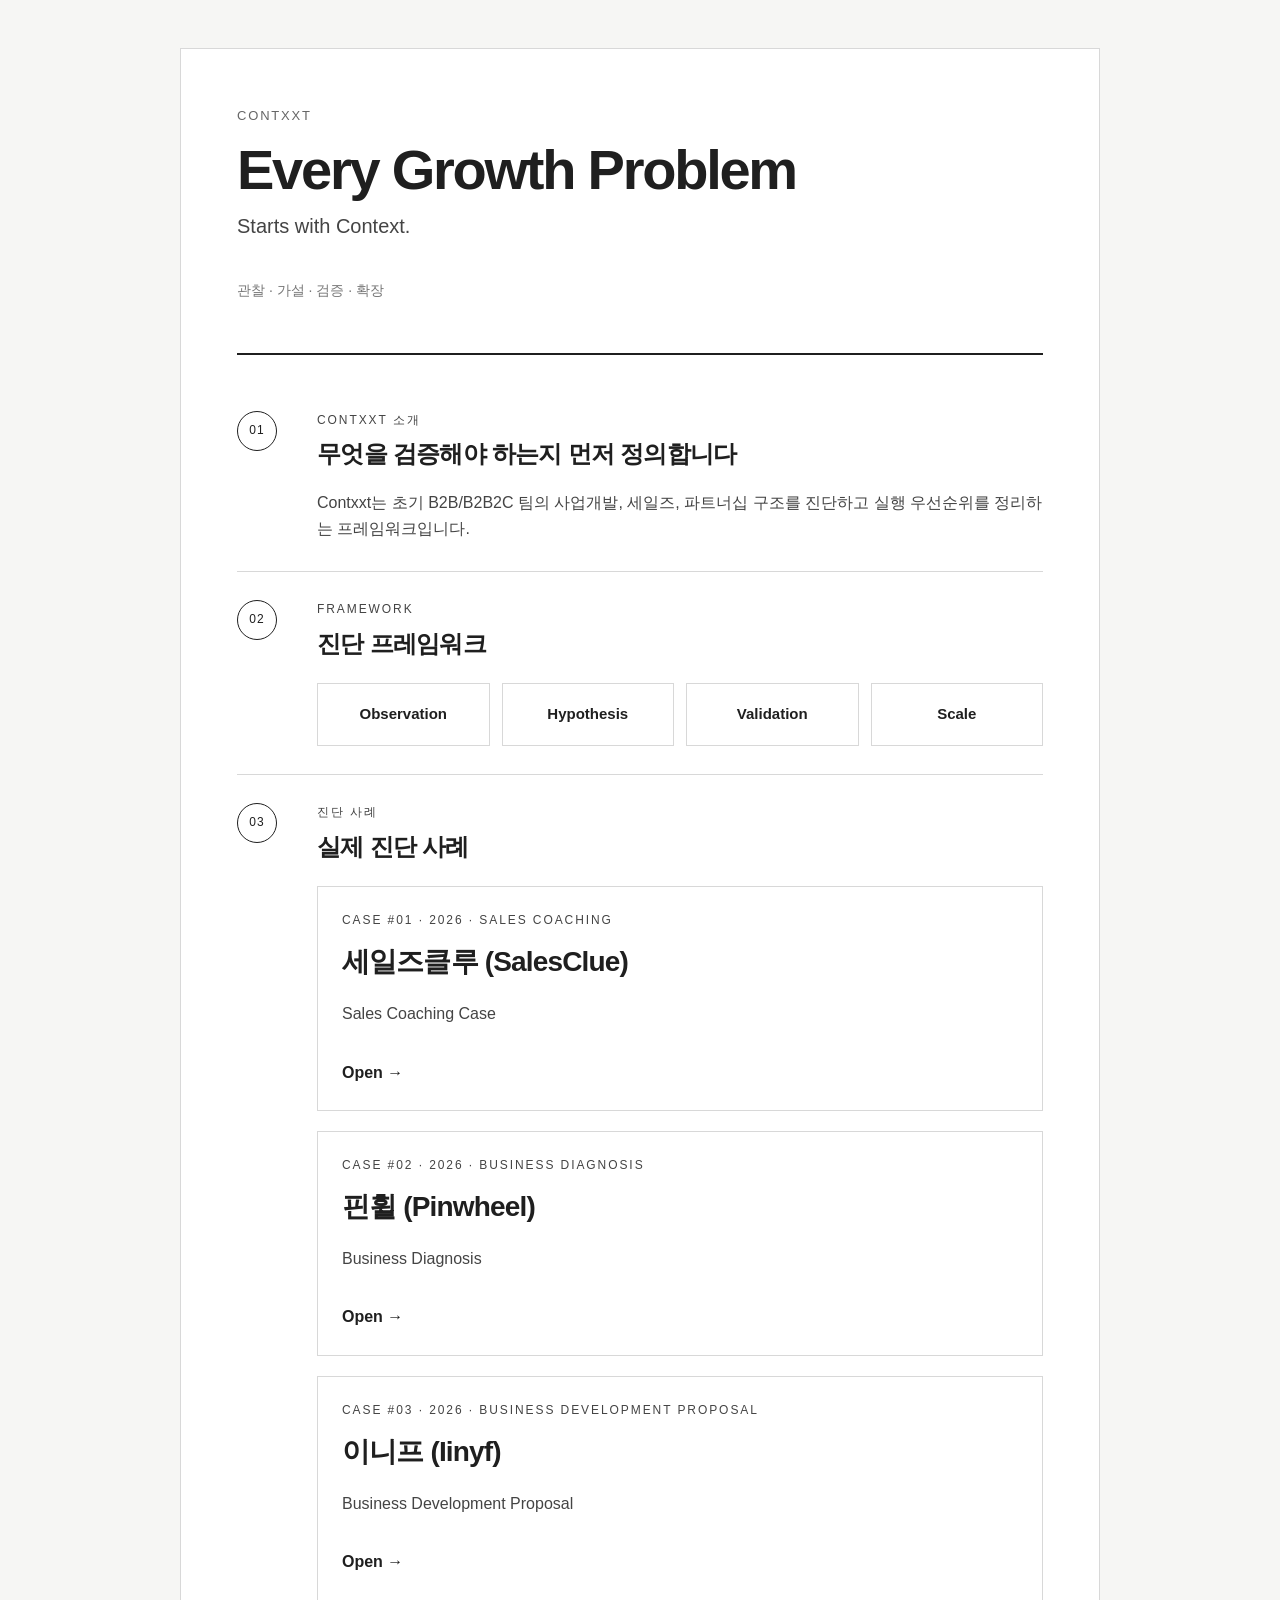
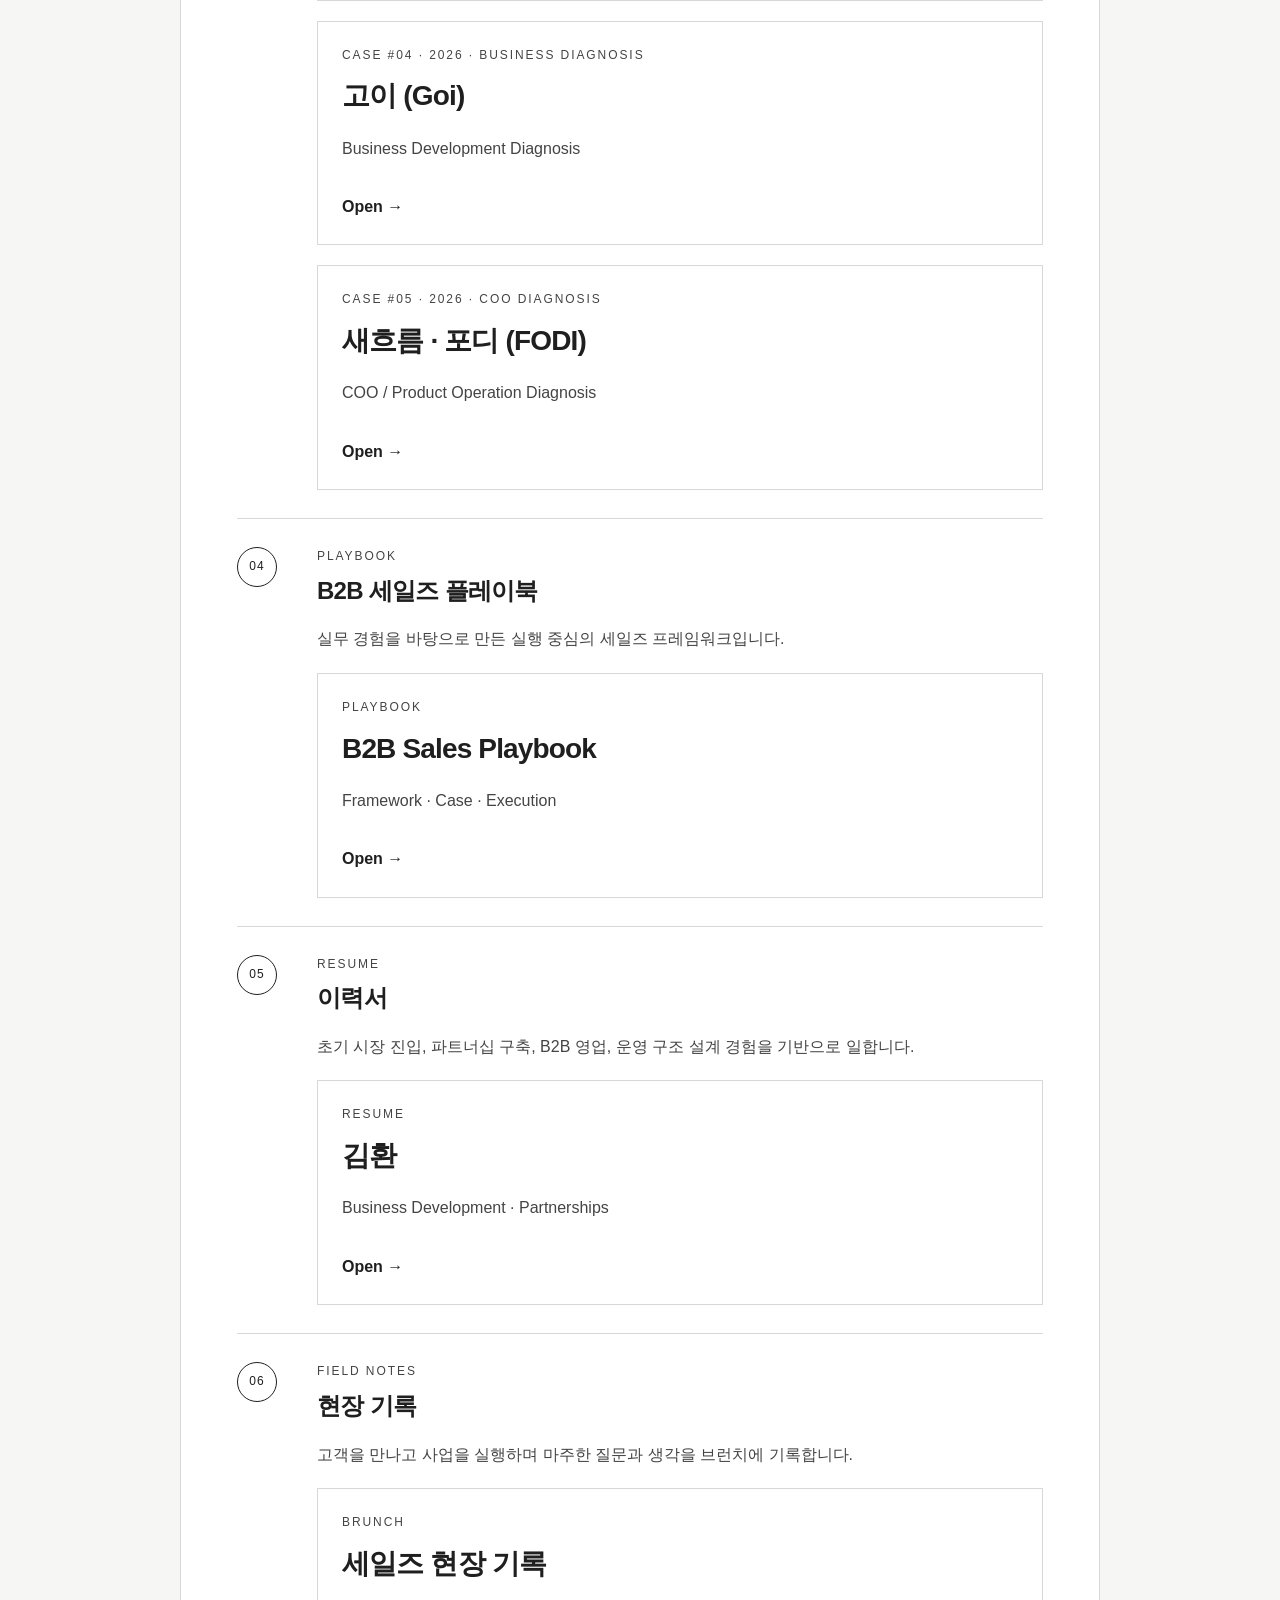
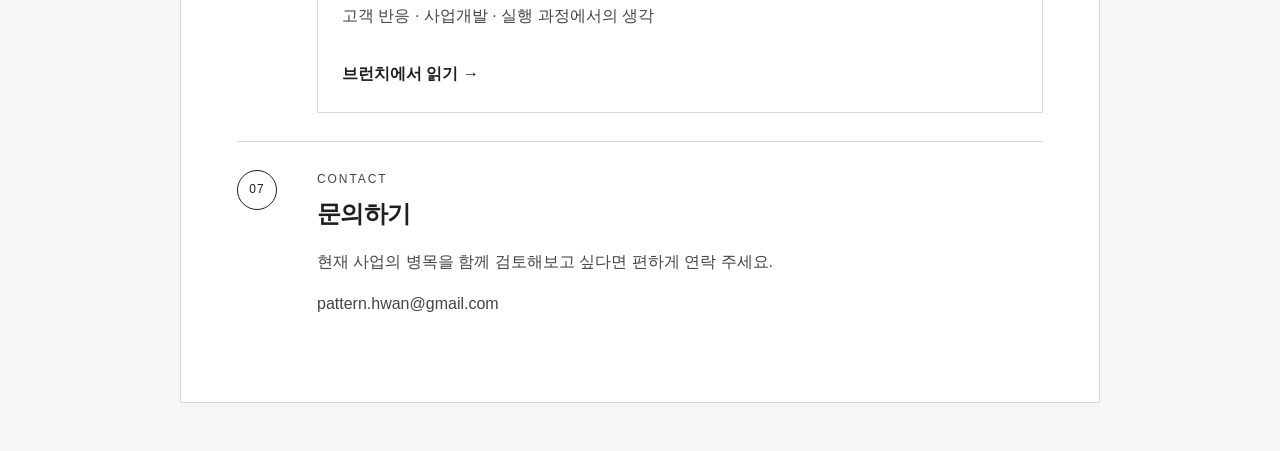
==== commit 74e333eb: "Add Brunch field notes card to portfolio homepage" ====
--- a/index.html
+++ b/index.html
@@ -272,6 +272,33 @@
 
         <div class="section-body">
 
+            <p class="section-kicker">Field Notes</p>
+
+            <h2>현장 기록</h2>
+
+            <p>
+                고객을 만나고 사업을 실행하며 마주한 질문과 생각을 브런치에 기록합니다.
+            </p>
+
+            <a class="sample-card" href="https://brunch.co.kr/@balguler" target="_blank" rel="noopener noreferrer">
+                <p class="section-kicker">Brunch</p>
+                <h3>세일즈 현장 기록</h3>
+                <p>고객 반응 · 사업개발 · 실행 과정에서의 생각</p>
+                <span>브런치에서 읽기 →</span>
+            </a>
+
+        </div>
+
+    </section>
+
+    <section class="card">
+
+        <div class="section-label">
+            07
+        </div>
+
+        <div class="section-body">
+
             <p class="section-kicker">
                 Contact
             </p>
